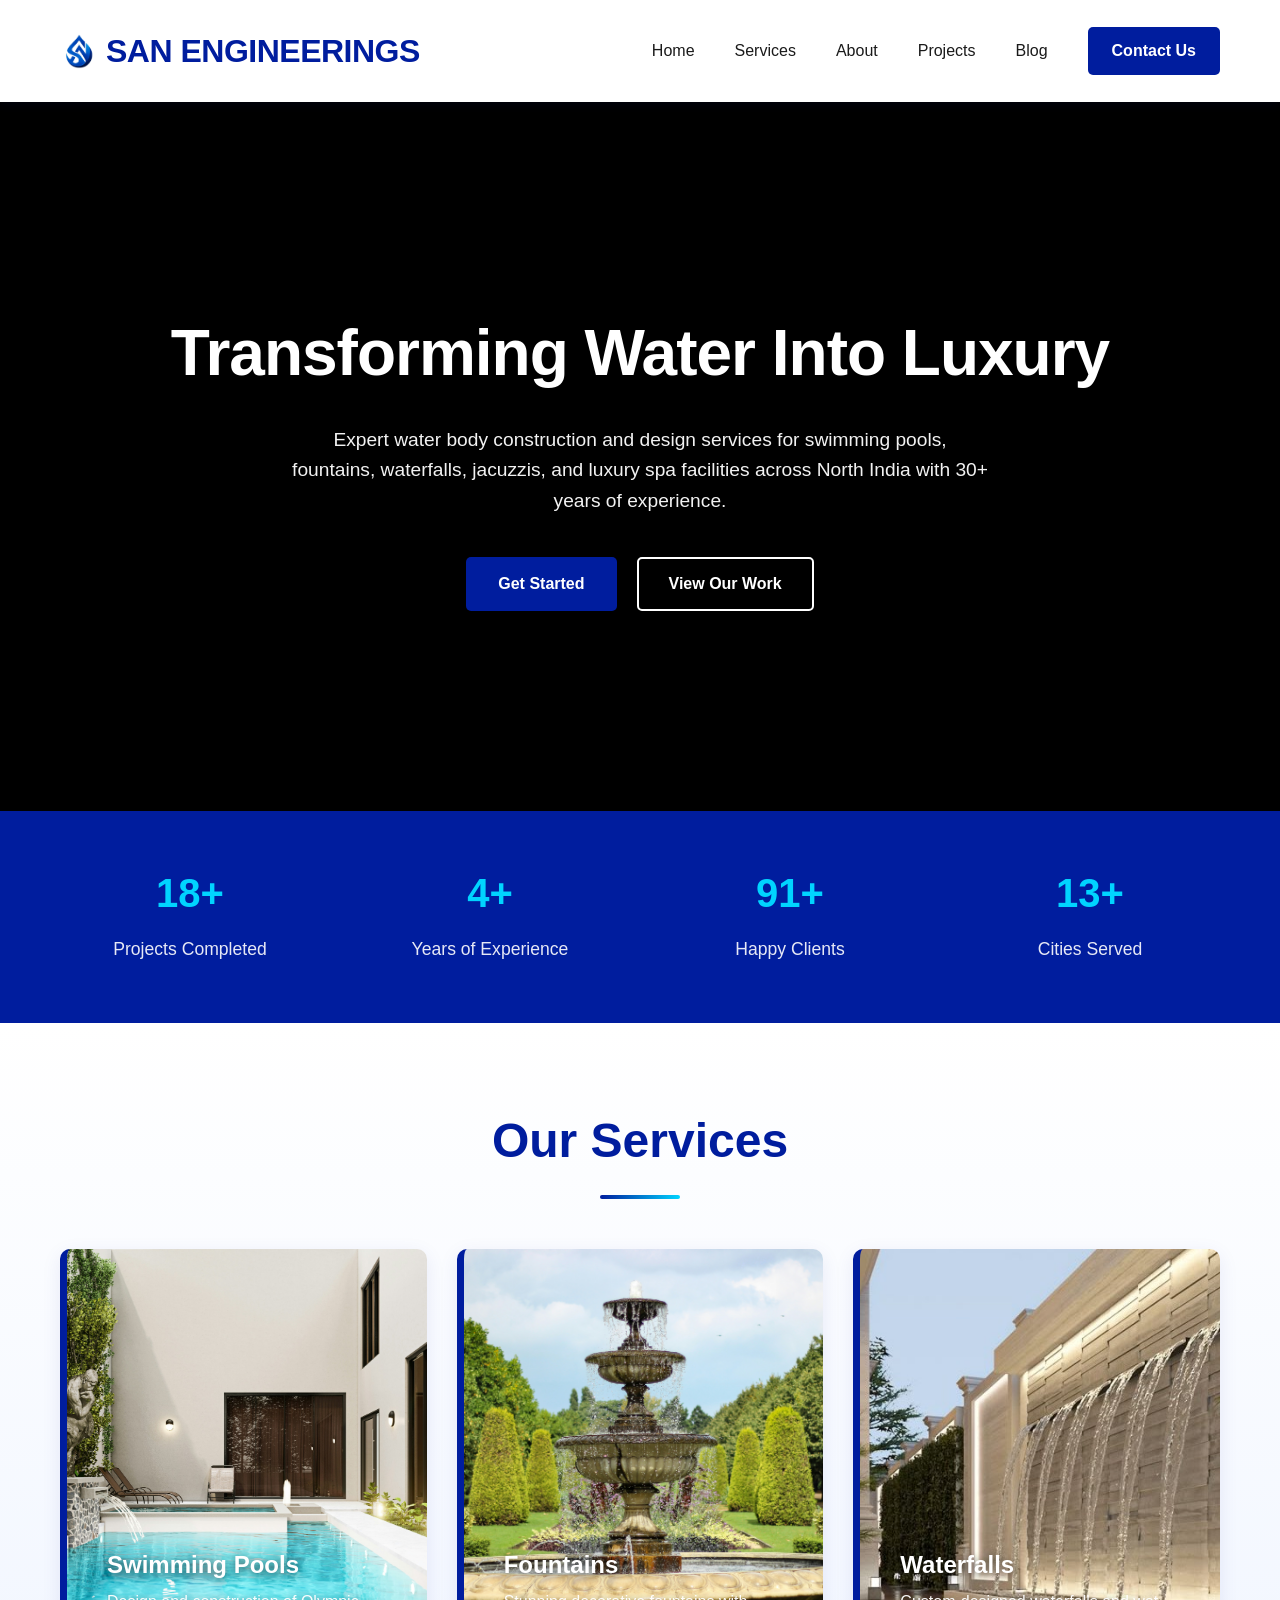
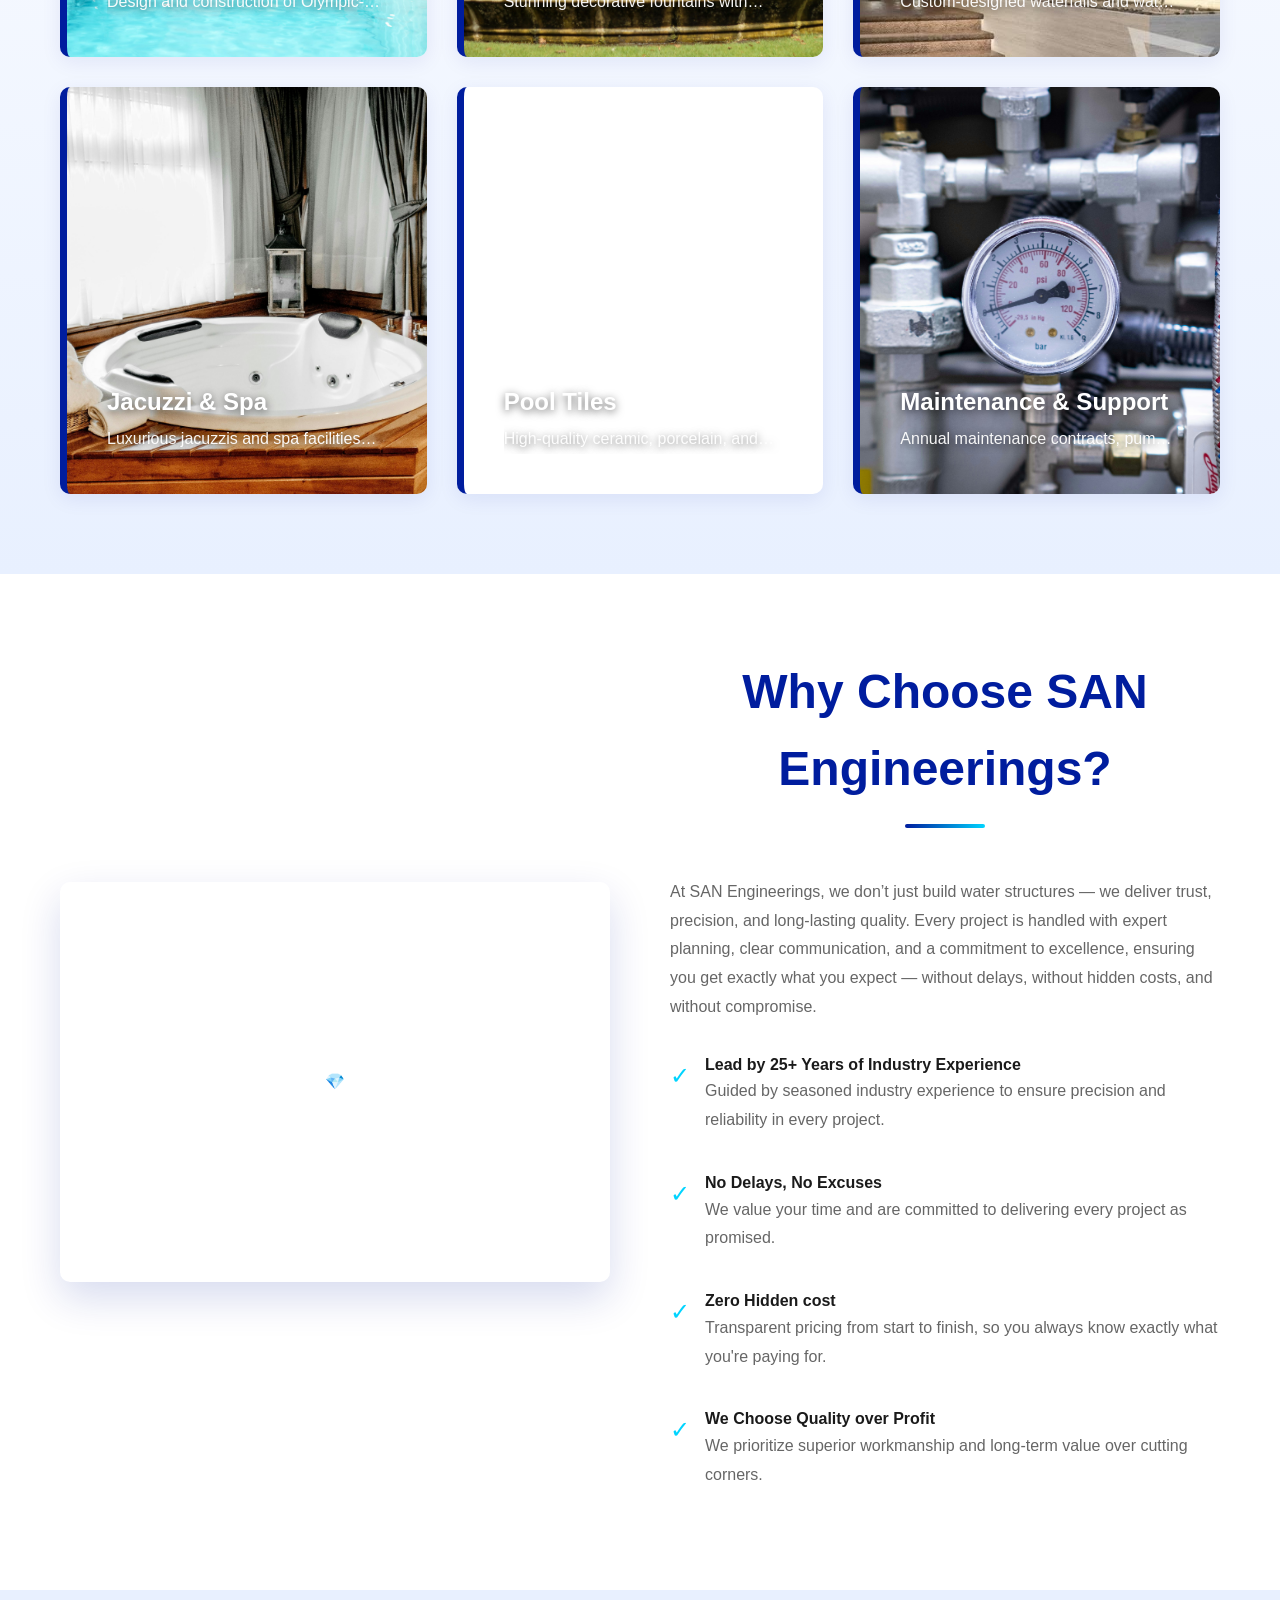
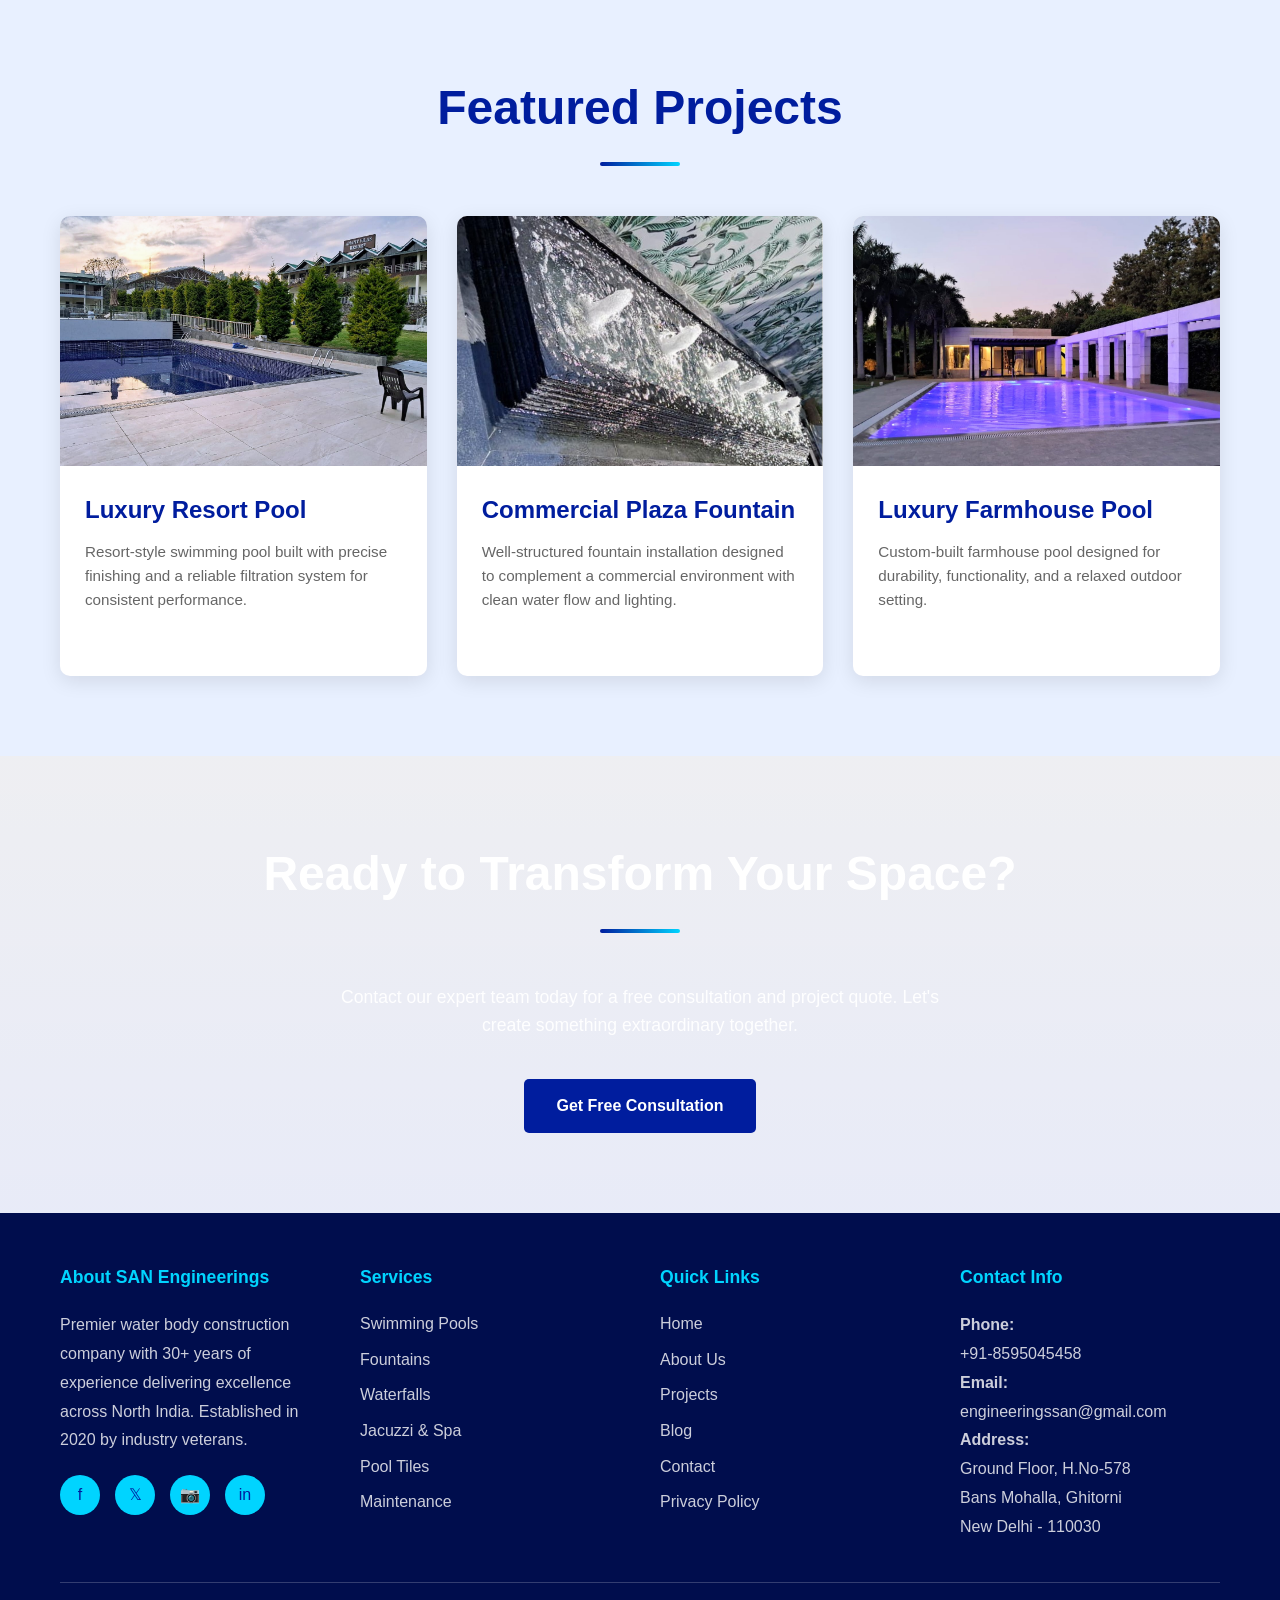
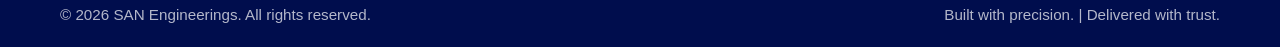
==== sanengineerings/index.html @ 5ac73842 "initial commit" ====
<!DOCTYPE html>
<html lang="en">
<head>
    <meta charset="UTF-8">
    <meta name="viewport" content="width=device-width, initial-scale=1.0">
    <meta name="description" content="SAN ENGINEERINGS - Premier Water Body Construction Company. Expert in swimming pools, fountains, waterfalls, jacuzzi & spa construction across North India.">
    <meta name="keywords" content="water body construction, swimming pool construction, fountains, waterfalls, jacuzzi, spa, Delhi, Gurugram, Noida">
    <meta name="author" content="SAN ENGINEERINGS">
    <meta property="og:title" content="SAN ENGINEERINGS - Water Body Construction Experts">
    <meta property="og:description" content="30+ years of experience in premium water body construction and maintenance services across North India.">
    <meta property="og:type" content="website">
    <meta property="og:url" content="https://sanengineerings.in">
    <link rel="icon" href="assets/san_logo.png" type="image/png">
    <title>SAN ENGINEERINGS - Premium Water Body Construction | Swimming Pools, Fountains & Spas</title>
    <link rel="stylesheet" href="css/style.css">
    <link rel="canonical" href="https://sanengineerings.in/">
</head>
<body>
    <!-- Navigation Header -->
    <header>
        <div class="container">
            <div class="navbar">
                <div class="logo"><img src="assets/SAN_LOGO.png" alt="SAN ENGINEERINGS logo"><span>SAN ENGINEERINGS</span></div>
                <nav>
                    <ul>
                        <li><a href="#home">Home</a></li>
                        <li><a href="services.html">Services</a></li>
                        <li><a href="about.html">About</a></li>
                        <li><a href="projects.html">Projects</a></li>
                        <li><a href="blog.html">Blog</a></li>
                        <li><a href="contact.html" class="cta-button">Contact Us</a></li>
                    </ul>
                </nav>
                <div class="mobile-menu">
                    <span></span>
                    <span></span>
                    <span></span>
                </div>
            </div>
        </div>
    </header>

    <!-- Hero Section -->
    <section class="hero" id="home">
        <video autoplay muted loop playsinline class="hero-video">
            <source src="assets/Home_Page_Hero_Section_Bg_Video(Man_Swimming).mp4" type="video/mp4">
            Your browser does not support HTML5 video.
        </video>
        <div class="container">
            <div class="hero-content">
                <h1>Transforming Water Into Luxury</h1>
                <p>Expert water body construction and design services for swimming pools, fountains, waterfalls, jacuzzis, and luxury spa facilities across North India with 30+ years of experience.</p>
                <div class="hero-buttons">
                    <a href="contact.html" class="btn btn-primary">Get Started</a>
                    <a href="projects.html" class="btn btn-secondary">View Our Work</a>
                </div>
            </div>
        </div>
    </section>

    <!-- Statistics Section -->
    <section class="stats-section">
        <div class="container">
            <div class="stats-grid">
                <div class="stat-item">
                    <h3>20+</h3>
                    <p>Projects Completed</p>
                </div>
                <div class="stat-item">
                    <h3>5+</h3>
                    <p>Years of Experience</p>
                </div>
                <div class="stat-item">
                    <h3>100+</h3>
                    <p>Happy Clients</p>
                </div>
                <div class="stat-item">
                    <h3>15+</h3>
                    <p>Cities Served </p>
                </div>
            </div>
        </div>
    </section>

    <!-- Services Section -->
    <section class="services-section" id="services">
        <div class="container">
            <h2>Our Services</h2>
            <div class="services-grid">
                <div class="service-card">
                    <div class="service-icon"></div>
                    <h3>Swimming Pools</h3>
                    <p>Design and construction of Olympic-standard and residential swimming pools with premium finishes and advanced filtration systems.</p>
                    <a class="more-details-link" href="services.html#swimming-pools">More Details ➯</a>
                </div>
                <div class="service-card">
                    <div class="service-icon"></div>
                    <h3>Fountains</h3>
                    <p>Stunning decorative fountains with modern designs, LED lighting, and customizable water features for landscapes and commercial spaces.</p>
                    <a class="more-details-link" href="services.html#fountains">More Details ➯</a>
                </div>
                <div class="service-card">
                    <div class="service-icon"></div>
                    <h3>Waterfalls</h3>
                    <p>Custom-designed waterfalls and water cascades that create breathtaking focal points for your property with natural aesthetics.</p>
                    <a class="more-details-link" href="services.html#waterfalls">More Details ➯</a>
                </div>
                <div class="service-card">
                    <div class="service-icon"></div>
                    <h3>Jacuzzi & Spa</h3>
                    <p>Luxurious jacuzzis and spa facilities with hydrotherapy features, mood lighting, and premium therapeutic systems.</p>
                    <a class="more-details-link" href="services.html#jacuzzi-spa">More Details ➯</a>
                </div>
                <div class="service-card">
                    <div class="service-icon"></div>
                    <h3>Pool Tiles</h3>
                    <p>High-quality ceramic, porcelain, and mosaic tiles with slip-resistant surfaces and premium aesthetic finishes.</p>
                    <a class="more-details-link" href="services.html#pool-tiles">More Details ➯</a>
                </div>
                <div class="service-card">
                    <div class="service-icon"></div>
                    <h3>Maintenance & Support</h3>
                    <p>Annual maintenance contracts, pump servicing, plumbing, electrical work, and 24X7 emergency support services.</p>
                    <a class="more-details-link" href="services.html#maintenance-support">More Details ➯</a>
                </div>
            </div>
        </div>
    </section>

    <!-- Why Choose Us Section -->
    <section class="about-section">
        <div class="container">
            <div class="about-content">
                <div class="about-image">
                    💎
                </div>
                <div class="about-text">
                    <h2>Why Choose SAN Engineerings?</h2>
                    <p>At SAN  Engineerings, we don’t just build water structures — we deliver trust, precision, and long-lasting quality. Every project is handled with expert planning, clear communication, and a commitment to excellence, ensuring you get exactly what you expect — without delays, without hidden costs, and without compromise.</p>
                    <div class="about-highlights">
                        <div class="highlight-item">
                            <div class="highlight-icon">✓</div>
                            <div>
                                <h4>Lead by 25+ Years of Industry Experience</h4>
                                <p>Guided by seasoned industry experience to ensure precision and reliability in every project.</p>
                            </div>
                        </div>
                        <div class="highlight-item">
                            <div class="highlight-icon">✓</div>
                            <div>
                                <h4>No Delays, No Excuses</h4>
                                <p>We value your time and are committed to delivering every project as promised.</p>
                            </div>
                        </div>
                        <div class="highlight-item">
                            <div class="highlight-icon">✓</div>
                            <div>
                                <h4>Zero Hidden cost</h4>
                                <p>Transparent pricing from start to finish, so you always know exactly what you're paying for.</p>
                            </div>
                        </div>
                        <div class="highlight-item">
                            <div class="highlight-icon">✓</div>
                            <div>
                                <h4>We Choose Quality over Profit</h4>
                                <p>We prioritize superior workmanship and long-term value over cutting corners.</p>
                            </div>
                        </div>
                    </div>
                </div>
            </div>
        </div>
    </section>

    <!-- Featured Projects Section -->
    <section class="projects-section" id="projects">
        <div class="container">
            <h2>Featured Projects</h2>
            <div class="projects-grid">
                <a class="project-card project-card-link" href="projects.html#luxury-resort-pool">
                    <div class="project-image" style="background: #0A5BA8; display: flex; align-items: center; justify-content: center; overflow: hidden;">
                        <img src="/sanengineerings/assets/projects/Bhimtal_Project_Image.jpg" alt="Luxury Resort Pool" style="width: 100%; height: 100%; object-fit: cover;">
                    </div>
                    <div class="project-info">
                        <h3>Luxury Resort Pool</h3>
                        <p>Resort-style swimming pool built with precise finishing and a reliable filtration system for consistent performance.</p>
                        <span class="project-know-more">Know More ➯</span>
                    </div>
                </a>
                <a class="project-card project-card-link" href="projects.html#commercial-plaza-fountain">
                    <div class="project-image" style="background: #0A5BA8; display: flex; align-items: center; justify-content: center; overflow: hidden;">
                        <img src="/sanengineerings/assets/projects/Nehru_Place_Project_Image1.jpg" alt="Corporate Plaza Fountain" style="width: 100%; height: 100%; object-fit: cover;">
                    </div>
                    <div class="project-info">
                        <h3>Commercial Plaza Fountain</h3>
                        <p>Well-structured fountain installation designed to complement a commercial environment with clean water flow and lighting.</p>
                        <span class="project-know-more">Know More ➯</span>
                    </div>
                </a>
                <a class="project-card project-card-link" href="projects.html#luxury-farmhouse-pool">
                    <div class="project-image" style="background: #0A5BA8; display: flex; align-items: center; justify-content: center; overflow: hidden;">
                        <img src="/sanengineerings/assets/projects/Sultanpur_Project_Image.jpg" alt="Natural Waterfall Feature" style="width: 100%; height: 100%; object-fit: cover;">
                    </div>
                    <div class="project-info">
                        <h3>Luxury Farmhouse Pool</h3>
                        <p>Custom-built farmhouse pool designed for durability, functionality, and a relaxed outdoor setting.</p>
                        <span class="project-know-more">Know More ➯</span>
                    </div>
                </a>
            </div>
        </div>
    </section>

    <!-- Call to Action Section -->
    <section class="home-cta-section">
        <div class="container">
            <h2 style="color: white; border: none;">Ready to Transform Your Space?</h2>
            <p style="color: rgba(255, 255, 255, 0.95); font-size: 1.1rem; max-width: 600px; margin: 20px auto 40px;">Contact our expert team today for a free consultation and project quote. Let's create something extraordinary together.</p>
            <a href="contact.html" class="btn btn-primary" style="display: inline-block;">Get Free Consultation</a>
        </div>
    </section>

    <!-- Footer -->
    <footer>
        <div class="container">
            <div class="footer-content">
                <div class="footer-section">
                    <h4>About SAN Engineerings</h4>
                    <p>Premier water body construction company with 30+ years of experience delivering excellence across North India. Established in 2020 by industry veterans.</p>
                    <div class="social-links">
                        <a href="https://facebook.com" class="social-icon" target="_blank" title="Facebook">f</a>
                        <a href="https://twitter.com" class="social-icon"  target="_blank" title="Twitter">𝕏</a>
                        <a href="https://instagram.com" class="social-icon"target="_blank" title="Instagram">📷</a>
                        <a href="https://linkedin.com" class="social-icon" target="_blank" title="LinkedIn">in</a>
                    </div>
                </div>
                <div class="footer-section">
                    <h4>Services</h4>
                    <ul>
                        <li><a href="services.html#swimming-pools">Swimming Pools</a></li>
                        <li><a href="services.html#fountains">Fountains</a></li>
                        <li><a href="services.html#waterfalls">Waterfalls</a></li>
                        <li><a href="services.html#spa">Jacuzzi & Spa</a></li>
                        <li><a href="services.html#tiles">Pool Tiles</a></li>
                        <li><a href="services.html#maintenance">Maintenance</a></li>
                    </ul>
                </div>
                <div class="footer-section">
                    <h4>Quick Links</h4>
                    <ul>
                        <li><a href="index.html">Home</a></li>
                        <li><a href="about.html">About Us</a></li>
                        <li><a href="projects.html">Projects</a></li>
                        <li><a href="blog.html">Blog</a></li>
                        <li><a href="contact.html">Contact</a></li>
                        <li><a href="#">Privacy Policy</a></li>
                    </ul>
                </div>
                <div class="footer-section">
                    <h4>Contact Info</h4>
                    <p><strong>Phone:</strong></p>
                    <p><a href="tel:+918595045458" target="_blank">+91-8595045458</a></p>
                    <p><strong>Email:</strong></p>
                    <p><a href="mailto:engineeringssan@gmail.com" target="_blank">engineeringssan@gmail.com</a></p>
                    <p><strong>Address:</strong></p>
                    <p>Ground Floor, H.No-578<br>Bans Mohalla, Ghitorni<br>New Delhi - 110030</p>
                </div>
            </div>
            <div class="footer-bottom">
                <p>&copy; 2026 SAN Engineerings. All rights reserved.</p>
                <p>Built with precision. | Delivered with trust.</p>
            </div>
        </div>
    </footer>

    <script src="js/script.js"></script>
</body>
</html>
---- sanengineerings/css/style.css ----
/* ============================================
   SAN ENGINEERINGS - Premium Website Styling
   Color Scheme: Premium Blue Theme
   ============================================ */

:root {
    --primary-blue: #001d9e;
    --icon-blue:#001d9ed8;
    --light-blue: #e8f0ff;
    --dark-blue: #000d4d;
    --accent-blue: #0066ff;
    --accent-cyan: #00d4ff;
    --text-dark: #1a1a1a;
    --text-light: #666;
    --white: #ffffff;
    --border-light: #e0e0e0;
    --success: #10b981;
    --transition: all 0.3s ease;
}

/* ============================================
   GLOBAL STYLES
   ============================================ */

* {
    margin: 0;
    padding: 0;
    box-sizing: border-box;
}

html {
    scroll-behavior: smooth;
}

body {
    font-family: 'Segoe UI', Tahoma, Geneva, Verdana, sans-serif;
    font-size: 16px;
    line-height: 1.6;
    color: var(--text-dark);
    background-color: var(--white);
    overflow-x: hidden;
}

a {
    text-decoration: none;
    color: var(--primary-blue);
    transition: var(--transition);
}

a:hover {
    color: var(--accent-blue);
}

button {
    border: none;
    cursor: pointer;
    transition: var(--transition);
    font-family: inherit;
}

.container {
    max-width: 1200px;
    margin: 0 auto;
    padding: 0 20px;
}

/* ============================================
   HEADER & NAVIGATION
   ============================================ */

header {
    background: var(--white);
    box-shadow: 0 2px 10px rgba(0, 29, 158, 0.1);
    position: sticky;
    top: 0;
    z-index: 100;
}

.navbar {
    display: flex;
    justify-content: space-between;
    align-items: center;
    padding: 1.6rem 0;
}

.logo {
    font-size: 2rem;
    font-weight: 700;
    color: var(--primary-blue);
    letter-spacing: -0.5px;
    display: flex;
    align-items: center;
    gap: 8px;
}

.logo img {
    width: 38px;
    height: 35px;
    display: block;
}

.logo span {
    color: var(--primary-blue);
}

nav ul {
    display: flex;
    list-style: none;
    gap: 2.5rem;
    align-items:center;
}

nav a {
    color: var(--text-dark);
    font-weight: 500;
    position: relative;
}

nav a:not(.cta-button)::after {
    content: '';
    position: absolute;
    bottom: -5px;
    left: 0;
    width: 0;
    height: 2px;
    background: var(--primary-blue);
    transition: width 0.3s ease;
}

nav a:not(.cta-button):hover::after {
    width: 100%;
}

.mobile-menu {
    display: none;
    flex-direction: column;
    cursor: pointer;
    gap: 5px;
}

.mobile-menu span {
    width: 25px;
    height: 3px;
    background: var(--primary-blue);
    border-radius: 2px;
    transition: var(--transition);
}

.cta-button {
    background: var(--primary-blue);
    color: var(--white);
    padding: 0.7rem 1.5rem;
    border-radius: 5px;
    font-weight: 600;
    transition: transform 0.3s ease !important;
    display: inline-block;
}

.cta-button:hover {
    color: var(--white);
    transform: scale(1.1) !important;
}

/* ============================================
   HERO SECTION
   ============================================ */

.hero {
    background: #000;
    color: var(--white);
    padding: 200px 0;
    text-align: center;
    position: relative;
    overflow: hidden;
}

.hero-video {
    position: absolute;
    top: 50%;
    left: 50%;
    width: 100%;
    height: 100%;
    object-fit: cover;
    transform: translate(-50%, -50%);
    z-index: 1;
}

.hero::before {
    content: '';
    position: absolute;
    top: 0;
    left: 0;
    right: 0;
    bottom: 0;
    background: rgba(0, 0, 0, 0.45);
    z-index: 1;
}

.hero-content {
    position: relative;
    z-index: 2;
}

.hero h1 {
    font-size: clamp(2.5rem, 6vw, 4rem);
    margin-bottom: 20px;
    font-weight: 700;
    letter-spacing: -1px;
}

.hero p {
    font-size: 1.2rem;
    margin-bottom: 40px;
    color: rgba(255, 255, 255, 0.95);
    max-width: 700px;
    margin-left: auto;
    margin-right: auto;
}

.hero-buttons {
    display: flex;
    gap: 20px;
    justify-content: center;
    flex-wrap: wrap;
}

.btn {
    padding: 12px 30px;
    border-radius: 5px;
    font-weight: 600;
    font-size: 1rem;
    border: 2px solid transparent;
}

.btn-primary {
    background: var(--primary-blue);
    color: var(--white);
    transition: transform 0.3s ease !important;
}

.btn-primary:hover {
    transform: scale(1.1) !important;
    background: var(--primary-blue);
    color: var(--white);
}

.btn-secondary {
    background: transparent;
    color: var(--white);
    border-color: var(--white);
}

.btn-secondary:hover {
    background: rgba(255, 255, 255, 0.1);
    border-color: var(--primary-blue);
    color: var(--primary-blue);
}

/* ============================================
   SECTIONS - GENERAL
   ============================================ */

section {
    padding: 80px 0;
}

section h2 {
    font-size: clamp(2rem, 4vw, 3rem);
    margin-bottom: 50px;
    text-align: center;
    color: var(--primary-blue);
    position: relative;
    padding-bottom: 20px;
}

section h2::after {
    content: '';
    position: absolute;
    bottom: 0;
    left: 50%;
    transform: translateX(-50%);
    width: 80px;
    height: 4px;
    background: linear-gradient(90deg, var(--primary-blue), var(--accent-cyan));
    border-radius: 2px;
}

section h3 {
    font-size: 1.5rem;
    color: var(--primary-blue);
    margin-bottom: 15px;
}

/* ============================================
   SERVICES SECTION
   ============================================ */

.services-section {
    background: linear-gradient(180deg, var(--white) 0%, var(--light-blue) 100%);
}

.services-grid {
    display: grid;
    grid-template-columns: repeat(auto-fit, minmax(280px, 1fr));
    gap: 30px;
    margin-top: 50px;
}

.benefits-grid {
    display: grid;
    grid-template-columns: repeat(4, 1fr);
    gap: 30px;
    margin-top: 50px;
}

.benefit-card {
    background: var(--white);
    padding: 30px;
    border-radius: 12px;
    border: 1px solid rgba(0, 29, 158, 0.15);
    box-shadow: 0 10px 20px rgba(0, 29, 158, 0.08);
    text-align: center;
    min-height: 230px;
    transition: transform 0.25s ease, box-shadow 0.25s ease;
    position: relative;
    display: flex;
    flex-direction: column;
    justify-content: center;
    overflow: hidden;
}

.benefit-card:hover {
    transform: translateY(-6px);
    box-shadow: 0 14px 26px rgba(0, 29, 158, 0.16);
}

.benefit-icon {
    width: 60px;
    height: 60px;
    margin: 0 auto 16px;
    display: flex;
    align-items: center;
    justify-content: center;
    background: linear-gradient(135deg, var(--accent-blue), var(--accent-cyan));
    border-radius: 50%;
    color: white;
    font-size: 1.5rem;
}

.benefit-icon img {
    width: 30px;
    height: 30px;
    object-fit: contain;
    filter: brightness(0) invert(1);
}

.benefit-card h3 {
    margin-bottom: 12px;
    font-size: 1.25rem;
    color: var(--primary-blue);
    transition: opacity 0.2s ease, visibility 0.2s ease;
}

.benefit-card p {
    color: var(--text-light);
    line-height: 1.6;
    margin: 0;
    position: absolute;
    inset: 24px;
    display: flex;
    align-items: center;
    justify-content: center;
    text-align: center;
    opacity: 0;
    visibility: hidden;
    transition: opacity 0.2s ease, visibility 0.2s ease;
}

.benefit-icon {
    transition: opacity 0.2s ease, visibility 0.2s ease;
}

.benefit-card:hover .benefit-icon,
.benefit-card:hover h3,
.benefit-card:focus .benefit-icon,
.benefit-card:focus h3,
.benefit-card:active .benefit-icon,
.benefit-card:active h3 {
    opacity: 0;
    visibility: hidden;
}

.benefit-card:hover p,
.benefit-card:focus p,
.benefit-card:active p {
    opacity: 1;
    visibility: visible;
}

.service-card {
    background: var(--white);
    padding: 40px;
    border-radius: 10px;
    box-shadow: 0 5px 20px rgba(0, 29, 158, 0.08);
    transition: var(--transition);
    border-left: 7px solid var(--primary-blue);
    cursor: pointer;
    background-size: cover;
    background-position: center;
    background-repeat: no-repeat;
    position: relative;
    aspect-ratio: 9/10;
    display: flex;
    flex-direction: column;
    justify-content: flex-end;
    color: var(--white);
    overflow: hidden;
}

.service-card::before {
    content: '';
    position: absolute;
    top: 0;
    left: 0;
    right: 0;
    bottom: 0;
    background: transparent;
    z-index: 1;
}

.service-card > * {
    position: relative;
    z-index: 2;
}


.service-card:nth-child(1) {
    background-image: url('/sanengineerings/assets/pools/Swimming_Pool_Image1.jpg');
}

.service-card:nth-child(2) {
    background-image: url('/sanengineerings/assets/fountains/Fountain_Image10.jpg');
}

.service-card:nth-child(3) {
    background-image: url('/sanengineerings/assets/waterfalls/Waterfall_Image5.jpeg');
}

.service-card:nth-child(4) {
    background-image: url('/sanengineerings/assets/jacuzzi/Jacuzzi_Image10.jpg');
}

.service-card:nth-child(5) {
    background-image: url('/sanengineerings/assets/Poll_Tiles/Tile_Image3.jpg');
}

.service-card:nth-child(6) {
    background-image: url('/sanengineerings/assets/maintenance/Maintenance_Image1.jpg');
}

.service-card:hover {
    transform: translateY(-10px);
    box-shadow: 0 15px 40px rgba(0, 29, 158, 0.15);
}

.service-card:hover::before {
    background: rgba(0, 0, 0, 0.35);
}

.service-icon {
    display: none;
}

.service-card h3 {
    color: var(--white);
    text-shadow: 0 2px 8px rgba(0,0,0,0.6);
    margin-bottom: 0.25rem;
}

.service-card p {
    color: rgba(255, 255, 255, 0.95);
    line-height: 1.8;
    text-shadow: 0 2px 8px rgba(0,0,0,0.6);
    display: -webkit-box;
    -webkit-line-clamp: 1;
    line-clamp: 1;
    -webkit-box-orient: vertical;
    overflow: hidden;
    margin: 0;
    transition: -webkit-line-clamp 0.25s ease, line-clamp 0.25s ease, max-height 0.25s ease;
    max-height: 2.8em;
}

.service-card:hover p {
    -webkit-line-clamp: unset;
    line-clamp: unset;
    max-height: 200px;
}

.more-details-link {
    display: none;
    color: rgba(255, 255, 255, 0.95);
    text-shadow: 0 2px 8px rgba(0,0,0,0.6);
    font-size: 0.9rem;
    margin-top: 0.5rem;
    text-decoration: none;
    text-decoration-color: rgba(255, 255, 255, 0.7);
}


/* ============================================
   ABOUT SECTION
   ============================================ */

.about-section {
    background: var(--white);
}

.about-content {
    display: grid;
    grid-template-columns: 1fr 1fr;
    gap: 60px;
    align-items: center;
}

.about-text h3 {
    font-size: 2rem;
    margin-bottom: 20px;
}

.about-text p {
    color: var(--text-light);
    margin-bottom: 20px;
    line-height: 1.8;
}

.about-highlights {
    display: flex;
    flex-direction: column;
    gap: 15px;
    margin-top: 30px;
}

.highlight-item {
    display: flex;
    align-items: flex-start;
    gap: 15px;
}

.highlight-icon {
    color: var(--accent-cyan);
    font-size: 1.5rem;
    flex-shrink: 0;
    margin-top: 5px;
}

.about-image {
    border-radius: 10px;
    height: 400px;
    display: flex;
    align-items: center;
    justify-content: center;
    overflow: hidden;
    box-shadow: 0 16px 40px rgba(0, 29, 158, 0.16);
}

.about-image img {
    width: 100%;
    height: 100%;
    object-fit: cover;
    display: block;
    border-radius: 8px;
}

.founder-image {
    height: 400px;
    border-radius: 10px;
    overflow: hidden;
    box-shadow: 0 16px 40px rgba(0, 29, 158, 0.16);
}

.founder-image img {
    width: 100%;
    height: 100%;
    object-fit: cover;
    display: block;
}

.values-grid {
    display: grid;
    grid-template-columns: repeat(auto-fit, minmax(280px, 1fr));
    gap: 30px;
    margin-top: 50px;
}

.values-card {
    background: var(--icon-blue);
    color: var(--white);
    padding: 40px;
    border-radius: 10px;
    box-shadow: 0 12px 30px rgba(0, 102, 255, 0.18);
    transition: transform 0.3s ease, box-shadow 0.3s ease;
    text-align: center;
    min-height: 260px;
    position: relative;
    display: flex;
    flex-direction: column;
    justify-content: center;
    overflow: hidden;
}

.values-card:hover {
    transform: translateY(-8px);
    box-shadow: 0 18px 36px rgba(0, 102, 255, 0.24);
}

.values-icon {
    width: 64px;
    height: 64px;
    margin-bottom: 18px;
    margin-left: auto;
    margin-right: auto;
    display: flex;
    align-items: center;
    justify-content: center;
}

.values-icon img {
    width: 100%;
    height: 100%;
    object-fit: contain;
    display: block;
    filter: brightness(0) invert(1);
}

.values-card h3,
.values-card p {
    color: var(--white);
}

.values-card h3 {
    margin-bottom: 12px;
    transition: opacity 0.2s ease, visibility 0.2s ease;
}

.values-card p {
    line-height: 1.8;
    margin: 0;
    position: absolute;
    inset: 24px;
    display: flex;
    align-items: center;
    justify-content: center;
    text-align: center;
    opacity: 0;
    visibility: hidden;
    transition: opacity 0.2s ease, visibility 0.2s ease;
}

.values-icon {
    transition: opacity 0.2s ease, visibility 0.2s ease;
}

.values-card:hover .values-icon,
.values-card:hover h3,
.values-card:focus .values-icon,
.values-card:focus h3,
.values-card:active .values-icon,
.values-card:active h3 {
    opacity: 0;
    visibility: hidden;
}

.values-card:hover p,
.values-card:focus p,
.values-card:active p {
    opacity: 1;
    visibility: visible;
}

/* ============================================
   PROJECTS SECTION
   ============================================ */

.projects-section {
    background: var(--light-blue);
}

.projects-grid {
    display: grid;
    grid-template-columns: repeat(auto-fit, minmax(300px, 1fr));
    gap: 30px;
    margin-top: 50px;
}

.projects-page-section .projects-grid {
    grid-template-columns: repeat(2, 1fr);
}

.project-card {
    background: var(--white);
    border-radius: 10px;
    overflow: hidden;
    box-shadow: 0 5px 20px rgba(0, 0, 0, 0.1);
    transition: var(--transition);
    cursor: pointer;
    display: flex;
    flex-direction: column;
    height: 100%;
    scroll-margin-top: 110px;
}

.project-card:hover {
    transform: scale(1.05);
    box-shadow: 0 10px 30px rgba(0, 29, 158, 0.2);
}

.project-image {
    width: 100%;
    height: 250px;
    background: linear-gradient(135deg, var(--primary-blue), var(--accent-cyan));
    display: flex;
    align-items: center;
    justify-content: center;
    font-size: 3rem;
    color: var(--white);
    position: relative;
    overflow: hidden;
    flex-shrink: 0;
}

.project-info {
    padding: 25px;
    display: flex;
    flex-direction: column;
    flex: 1;
    min-height: 210px;
}

.project-card-link {
    color: inherit;
}

.project-card-link:hover {
    color: inherit;
}

.project-info h3 {
    margin-bottom: 10px;
}

.project-location {
    color: grey !important;
    font-size: 0.70rem;
    font-weight: 700;
    margin-bottom: 12px !important;
}

.project-info p {
    color: var(--text-light);
    font-size: 0.95rem;
}

.project-know-more {
    display: inline-flex;
    align-items: center;
    justify-content: center;
    position: static;
    padding: 0;
    margin-top: auto;
    align-self: flex-start;
    background: transparent;
    border: none;
    font-size: 1rem;
    font-weight: 700;
    letter-spacing: 0.02em;
    opacity: 0;
    transform: translateY(12px);
    pointer-events: none;
    box-shadow: none;
    transition: opacity 0.3s ease, transform 0.3s ease, color 0.3s ease;
}

.project-card:hover .project-know-more,
.project-card:focus-visible .project-know-more {
    opacity: 1;
    transform: translateY(0);
}

.project-card-link:hover .project-know-more,
.project-card-link:focus-visible .project-know-more {
    color: var(--primary-blue);
}

.project-type {
    display: inline-block;
    background: var(--light-blue);
    color: var(--primary-blue);
    padding: 5px 12px;
    border-radius: 20px;
    font-size: 0.85rem;
    font-weight: 600;
    margin-top: 15px;
}

/* ============================================
   CONTACT SECTION
   ============================================ */

.contact-section {
    background: var(--white);
}

.contact-content {
    display: grid;
    grid-template-columns: 1fr 1fr;
    gap: 60px;
    align-items: start;
}

.contact-info {
    padding: 40px;
    background: var(--light-blue);
    border-radius: 10px;
}

.contact-info-item {
    margin-bottom: 40px;
    display: flex;
    align-items: flex-start;
    gap: 20px;
}

.contact-icon {
    font-size: 2rem;
    color: var(--primary-blue);
    min-width: 50px;
}

.contact-icon-text h4 {
    color: var(--primary-blue);
    margin-bottom: 5px;
    font-weight: 600;
}

.contact-icon-text p {
    color: var(--text-light);
    line-height: 1.6;
}

.contact-icon-text a:hover{
    text-decoration: underline;
}

/* Contact Form */
.contact-form {
    display: flex;
    flex-direction: column;
    gap: 20px;
}

.form-row {
    display: grid;
    grid-template-columns: 1fr 1fr;
    gap: 20px;
}

.form-row.full {
    grid-template-columns: 1fr;
}

.form-group {
    display: flex;
    flex-direction: column;
}

.form-group label {
    color: var(--primary-blue);
    font-weight: 600;
    margin-bottom: 8px;
}

.form-group input,
.form-group textarea {
    padding: 12px 15px;
    border: 2px solid var(--border-light);
    border-radius: 5px;
    font-family: inherit;
    font-size: 1rem;
    transition: var(--transition);
}

.form-group input:focus,
.form-group textarea:focus {
    outline: none;
    border-color: var(--primary-blue);
    box-shadow: 0 0 0 3px rgba(0, 29, 158, 0.1);
}

.form-group textarea {
    resize: vertical;
    min-height: 120px;
}

.form-submit {
    background: var(--primary-blue);
    color: var(--white);
    padding: 15px 40px;
    border-radius: 5px;
    font-weight: 600;
    font-size: 1.05rem;
    margin-top: 10px;
    transition: var(--transition);
}

.form-submit:hover {
    background: var(--accent-blue);
    transform: translateY(-2px);
    box-shadow: 0 5px 15px rgba(0, 102, 255, 0.3);
}

/* ============================================
   BLOG SECTION
   ============================================ */

.blog-section {
    background: linear-gradient(180deg, var(--white) 0%, var(--light-blue) 100%);
}

.blog-grid {
    display: grid;
    grid-template-columns: repeat(auto-fit, minmax(320px, 1fr));
    gap: 30px;
    margin-top: 50px;
}

.blog-card {
    background: var(--white);
    border-radius: 10px;
    overflow: hidden;
    box-shadow: 0 5px 20px rgba(0, 0, 0, 0.08);
    transition: var(--transition);
    display: flex;
    flex-direction: column;
}

.blog-card:hover {
    transform: translateY(-8px);
    box-shadow: 0 15px 40px rgba(0, 29, 158, 0.15);
}

.blog-image {
    width: 100%;
    height: 200px;
    background: linear-gradient(135deg, var(--primary-blue), var(--accent-cyan));
    display: flex;
    align-items: center;
    justify-content: center;
    font-size: 3rem;
    color: var(--white);
}

.blog-content {
    padding: 25px;
    flex: 1;
    display: flex;
    flex-direction: column;
}

.blog-meta {
    color: var(--text-light);
    font-size: 0.9rem;
    margin-bottom: 10px;
}

.blog-title {
    color: var(--primary-blue);
    margin-bottom: 15px;
    font-size: 1.3rem;
    font-weight: 600;
}

.blog-excerpt {
    color: var(--text-light);
    margin-bottom: 20px;
    flex: 1;
    line-height: 1.6;
}

.read-more {
    color: var(--primary-blue);
    font-weight: 600;
    display: inline-flex;
    align-items: center;
    gap: 8px;
}

.read-more:hover {
    color: var(--accent-blue);
    gap: 12px;
}

/* ============================================
   FOOTER
   ============================================ */

footer {
    background: var(--dark-blue);
    color: var(--white);
    padding: 50px 0 20px;
}

.footer-content {
    display: grid;
    grid-template-columns: repeat(auto-fit, minmax(250px, 1fr));
    gap: 40px;
    margin-bottom: 40px;
}

.footer-section h4 {
    margin-bottom: 20px;
    color: var(--accent-cyan);
    font-size: 1.1rem;
}

.footer-section ul {
    list-style: none;
}

.footer-section ul li {
    margin-bottom: 10px;
}

.footer-section a {
    color: rgba(255, 255, 255, 0.8);
    transition: var(--transition);
}

.footer-section a:hover {
    color: var(--accent-cyan);
}

.footer-section p {
    color: rgba(255, 255, 255, 0.8);
    line-height: 1.8;
}

.social-links {
    display: flex;
    gap: 15px;
    margin-top: 20px;
}

.social-icon {
    width: 40px;
    height: 40px;
    border-radius: 50%;
    background: var(--primary-blue);
    display: flex;
    align-items: center;
    justify-content: center;
    color: var(--white);
    transition: var(--transition);
    cursor: pointer;
}

.contact-info .social-icon {
    background: var(--primary-blue);
    color: var(--white);
}

footer .social-icon {
    background: var(--accent-cyan);
    color: var(--primary-blue);
}

footer .social-icon:hover{
    background: var(--white);
    color: var(--primary-blue);
}

.social-icon:hover {
    background: var(--accent-cyan);
    color: var(--primary-blue);
}

.footer-bottom {
    border-top: 1px solid rgba(255, 255, 255, 0.2);
    padding-top: 20px;
    display: flex;
    justify-content: space-between;
    align-items: center;
    flex-wrap: wrap;
    gap: 20px;
}

.footer-bottom p {
    color: rgba(255, 255, 255, 0.7);
    font-size: 0.95rem;
}

/* ============================================
   STATISTICS SECTION
   ============================================ */

.stats-section {
    background: var(--primary-blue);
    color: var(--white);
    padding: 10px 0 60px;
    text-align: center;
}

.home-cta-section {
    background:
        linear-gradient(rgba(0, 10, 59, 0.066), rgba(0, 32, 173, 0.089)),
        url('/sanengineerings/assets/Home_Page_Welcome_Banner_Section_Bg.jpg') center/cover no-repeat;
    color: var(--white);
    padding: 80px 0;
    text-align: center;
    position: relative;
}

.home-cta-section .container {
    position: relative;
    z-index: 1;
}

.services-cta-section {
    background:
        linear-gradient(rgba(0, 16, 58, 0.203), rgba(0, 27, 91, 0.217)),
        url('/sanengineerings/assets/Project_Page_Bg.jpg') center/cover no-repeat;
    color: var(--white);
    padding: 80px 0;
    text-align: center;
    position: relative;
}

.services-cta-section .container {
    position: relative;
    z-index: 1;
}

.contact-cta-section {
    background:
        linear-gradient(rgba(0, 16, 58, 0.28), rgba(0, 27, 91, 0.35)),
        url('/sanengineerings/assets/Contact_Page_Info_Section_Bg_Desktop.png') center/cover no-repeat;
    color: var(--white);
    padding: 80px 0;
    text-align: center;
}

.contact-cta-section .container {
    position: relative;
    z-index: 1;
}

.stats-grid {
    display: grid;
    grid-template-columns: repeat(4, 1fr);
    gap: 40px;
    margin-top: 40px;
}

.stat-item h3 {
    color: var(--accent-cyan);
    font-size: 2.5rem;
    margin-bottom: 10px;
}

.stat-item p {
    color: rgba(255, 255, 255, 0.9);
    font-size: 1.1rem;
}

/* ============================================
   RESPONSIVE DESIGN
   ============================================ */

@media (max-width: 768px) {
    .stats-grid {
        grid-template-columns: repeat(2, 1fr);
    }

    nav ul {
        display: none;
    }

    .mobile-menu {
        display: flex;
    }

    .mobile-menu.active span:nth-child(1) {
        transform: rotate(45deg) translate(8px, 8px);
    }

    .mobile-menu.active span:nth-child(2) {
        opacity: 0;
    }

    .mobile-menu.active span:nth-child(3) {
        transform: rotate(-45deg) translate(7px, -7px);
    }

    nav.active ul {
        display: flex;
        position: absolute;
        top: 70px;
        left: 0;
        right: 0;
        flex-direction: column;
        gap: 0;
        background: var(--white);
        padding: 20px;
        box-shadow: 0 5px 20px rgba(0, 0, 0, 0.1);
        list-style: none;
    }

    nav.active a {
        display: block;
        padding: 12px 0;
        border-bottom: 1px solid var(--border-light);
    }

    .hero {
        padding: 80px 0;
    }

    .hero h1 {
        font-size: 2rem;
    }

    .hero p {
        font-size: 1rem;
    }

    .hero-buttons {
        flex-direction: column;
    }

    .btn {
        width: 100%;
    }

    .about-content {
        grid-template-columns: 1fr;
        gap: 40px;
    }

    .about-content .about-image {
        order: -1;
    }

    .about-image {
        height: 300px;
    }

    .founder-content {
        grid-template-columns: 1fr !important;
        gap: 40px !important;
    }

    .founder-image {
        height: 320px;
    }

    .values-grid {
        grid-template-columns: repeat(2, 1fr);
        gap: 20px;
    }

    .coverage-grid {
        grid-template-columns: repeat(2, 1fr) !important;
    }

    .why-choose-grid {
        grid-template-columns: 1fr !important;
    }

    .contact-cta-section {
        background:
            linear-gradient(rgba(0, 16, 58, 0.28), rgba(0, 27, 91, 0.35)),
            url('/sanengineerings/assets/Contact_Page_Info_Section_Bg_Mobile.png') center/cover no-repeat;
    }

    .values-card {
        min-height: auto;
    }

    .values-card:hover .values-icon,
    .values-card:hover h3,
    .values-card:focus .values-icon,
    .values-card:focus h3,
    .values-card:active .values-icon,
    .values-card:active h3 {
        opacity: 1;
        visibility: visible;
    }

    .values-card p {
        position: static;
        display: none;
        opacity: 0;
        visibility: hidden;
        margin: 0;
    }

    /* Service cards mobile layout */
    #swimming-pools > div,
    #fountains > div,
    #waterfalls > div,
    #jacuzzi-spa > div,
    #pool-tiles > div,
    #maintenance-support > div {
        grid-template-columns: 1fr !important;
        gap: 30px !important;
    }

    /* Service section mobile adjustments */
    #swimming-pools,
    #fountains,
    #waterfalls,
    #jacuzzi-spa,
    #pool-tiles,
    #maintenance-support {
        padding: 30px 20px !important;
        margin-bottom: 30px !important;
    }

    .contact-content {
        grid-template-columns: 1fr;
        gap: 40px;
    }

    .contact-form {
        order: -1;
    }

    .form-row {
        grid-template-columns: 1fr;
    }

    section {
        padding: 60px 0;
    }

    .services-grid {
        grid-template-columns: repeat(2, 1fr);
    }

    .benefits-grid {
        grid-template-columns: repeat(2, 1fr);
    }

    .benefit-card {
        min-height: 170px;
        padding: 22px 18px;
        height: auto;
    }

    .benefit-card h3 {
        margin-bottom: 12px;
        font-size: 1.05rem;
    }

    .benefit-card:hover .benefit-icon,
    .benefit-card:hover h3,
    .benefit-card:focus .benefit-icon,
    .benefit-card:focus h3,
    .benefit-card:active .benefit-icon,
    .benefit-card:active h3 {
        opacity: 1;
        visibility: visible;
    }

    .benefit-card p {
        opacity: 1;
        visibility: visible;
        position: static;
        display: block;
        margin: 0;
    }

    .benefit-card:hover p,
    .benefit-card:focus p,
    .benefit-card:active p {
        opacity: 1;
        visibility: visible;
    }

    .service-card h3 {
        font-size: 1.2rem;
    }

    .service-card p {
        display: none;
    }

    .more-details-link {
        display: none;
    }

    .service-card:hover .more-details-link {
        display: inline-block;
        color: var(--white);
    }

    .projects-grid,
    .blog-grid {
        grid-template-columns: 1fr;
    }

    .footer-bottom {
        flex-direction: column;
        justify-content: center;
        text-align: center;
    }

    .footer-content {
        gap: 30px;
    }

    table {
        font-size: 0.9rem;
    }
}

@media (max-width: 480px) {
    .logo {
        font-size: 1.8rem;
        gap: 2px;
    }

    .logo img {
    width: 33px;
    height: 30px;
    }

    nav ul{
        align-items:normal;
    }

    .navbar {
    padding: 1rem 0;
    }

    section h2 {
        font-size: 1.8rem;
    }

    .container {
        padding: 0 15px;
    }

    .hero {
        padding: 280px 0;
    }

    .hero h1 {
        font-size: 1.5rem;
    }

    .hero p {
        font-size: 0.95rem;
    }

    .service-card,
    .contact-info {
        padding: 25px;
    }

    .contact-icon-text p,
    .about-text p {
        font-size: 0.95rem;
    }

    .btn {
        padding: 10px 20px;
        font-size: 0.95rem;
    }

    .stat-item h3 {
        font-size: 2rem;
    }

    .stats-grid {
        gap: 30px;
    }
}

/* ============================================
   ANIMATIONS
   ============================================ */

@keyframes fadeInUp {
    from {
        opacity: 0;
        transform: translateY(30px);
    }
    to {
        opacity: 1;
        transform: translateY(0);
    }
}

@keyframes slideInRight {
    from {
        opacity: 0;
        transform: translateX(30px);
    }
    to {
        opacity: 1;
        transform: translateX(0);
    }
}

.fade-in {
    animation: fadeInUp 0.6s ease-out;
}

.slide-in {
    animation: slideInRight 0.6s ease-out;
}

/* ============================================
   IMAGE GALLERY STYLES
   ============================================ */

.image-gallery {
    position: relative;
    height: 300px;
    border-radius: 10px;
    overflow: hidden;
    background: linear-gradient(135deg, var(--primary-blue), var(--accent-cyan));
    display: flex;
    align-items: center;
    justify-content: center;
}

.gallery-container {
    width: 100%;
    height: 100%;
    position: relative;
    display: flex;
    align-items: center;
    justify-content: center;
}

.gallery-image {
    width: 100%;
    height: 100%;
    object-fit: cover;
    display: block;
    animation: fadeInImage 0.5s ease-out;
}

@keyframes fadeInImage {
    from {
        opacity: 0;
    }
    to {
        opacity: 1;
    }
}

.gallery-btn {
    position: absolute;
    top: 50%;
    transform: translateY(-50%);
    background: rgba(0, 29, 158, 0.7);
    color: white;
    border: none;
    width: 45px;
    height: 45px;
    border-radius: 50%;
    font-size: 1.5rem;
    cursor: pointer;
    display: flex;
    align-items: center;
    justify-content: center;
    transition: all 0.3s ease;
    z-index: 10;
    opacity: 0;
    visibility: hidden;
}

.gallery-btn:hover {
    background: rgba(0, 29, 158, 0.95);
    transform: translateY(-50%) scale(1.1);
}

.gallery-btn-prev {
    left: 15px;
}

.gallery-btn-next {
    right: 15px;
}

.image-gallery:hover .gallery-btn {
    opacity: 1;
    visibility: visible;
}

@media (max-width: 768px) {
    .image-gallery {
        height: 300px;
    }

    .gallery-btn {
        width: 40px;
        height: 40px;
        font-size: 1.2rem;
    }

    .gallery-counter {
        font-size: 0.8rem;
        padding: 6px 12px;
        bottom: 10px;
        right: 10px;
    }
}
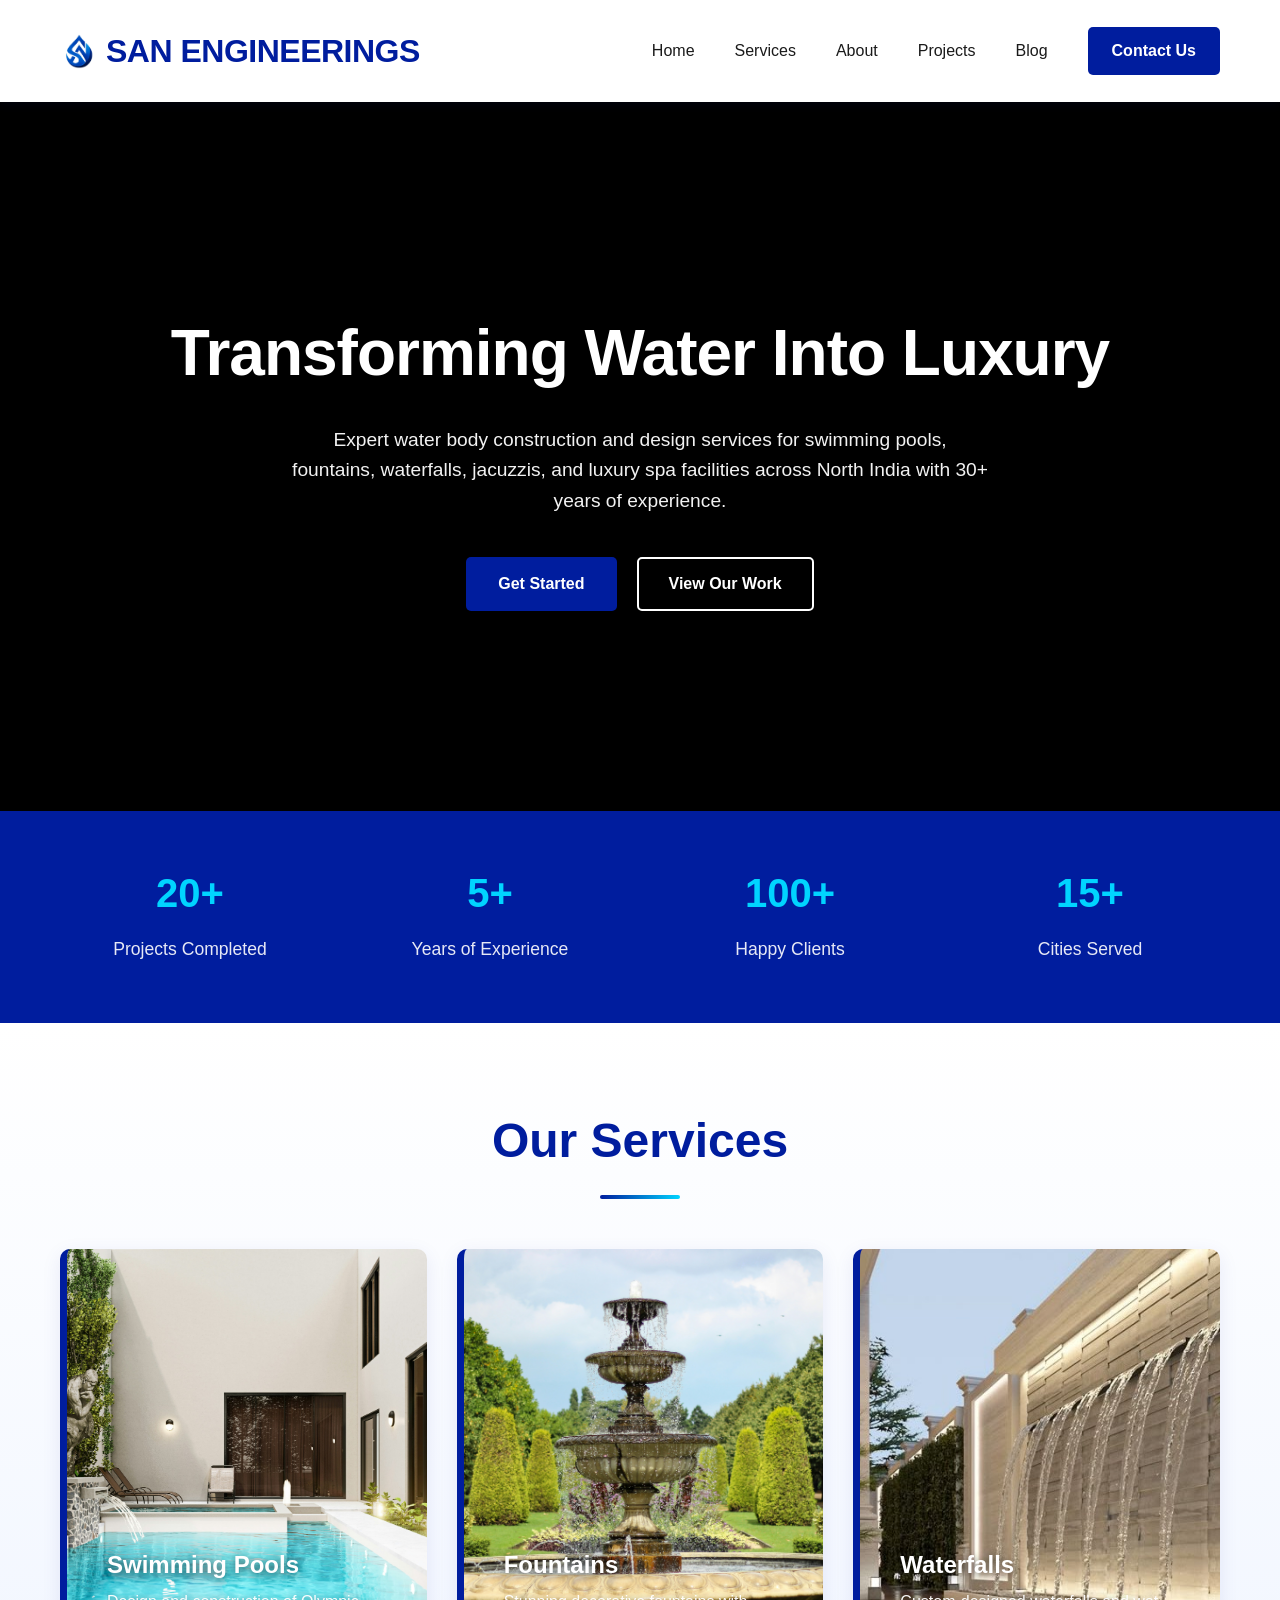
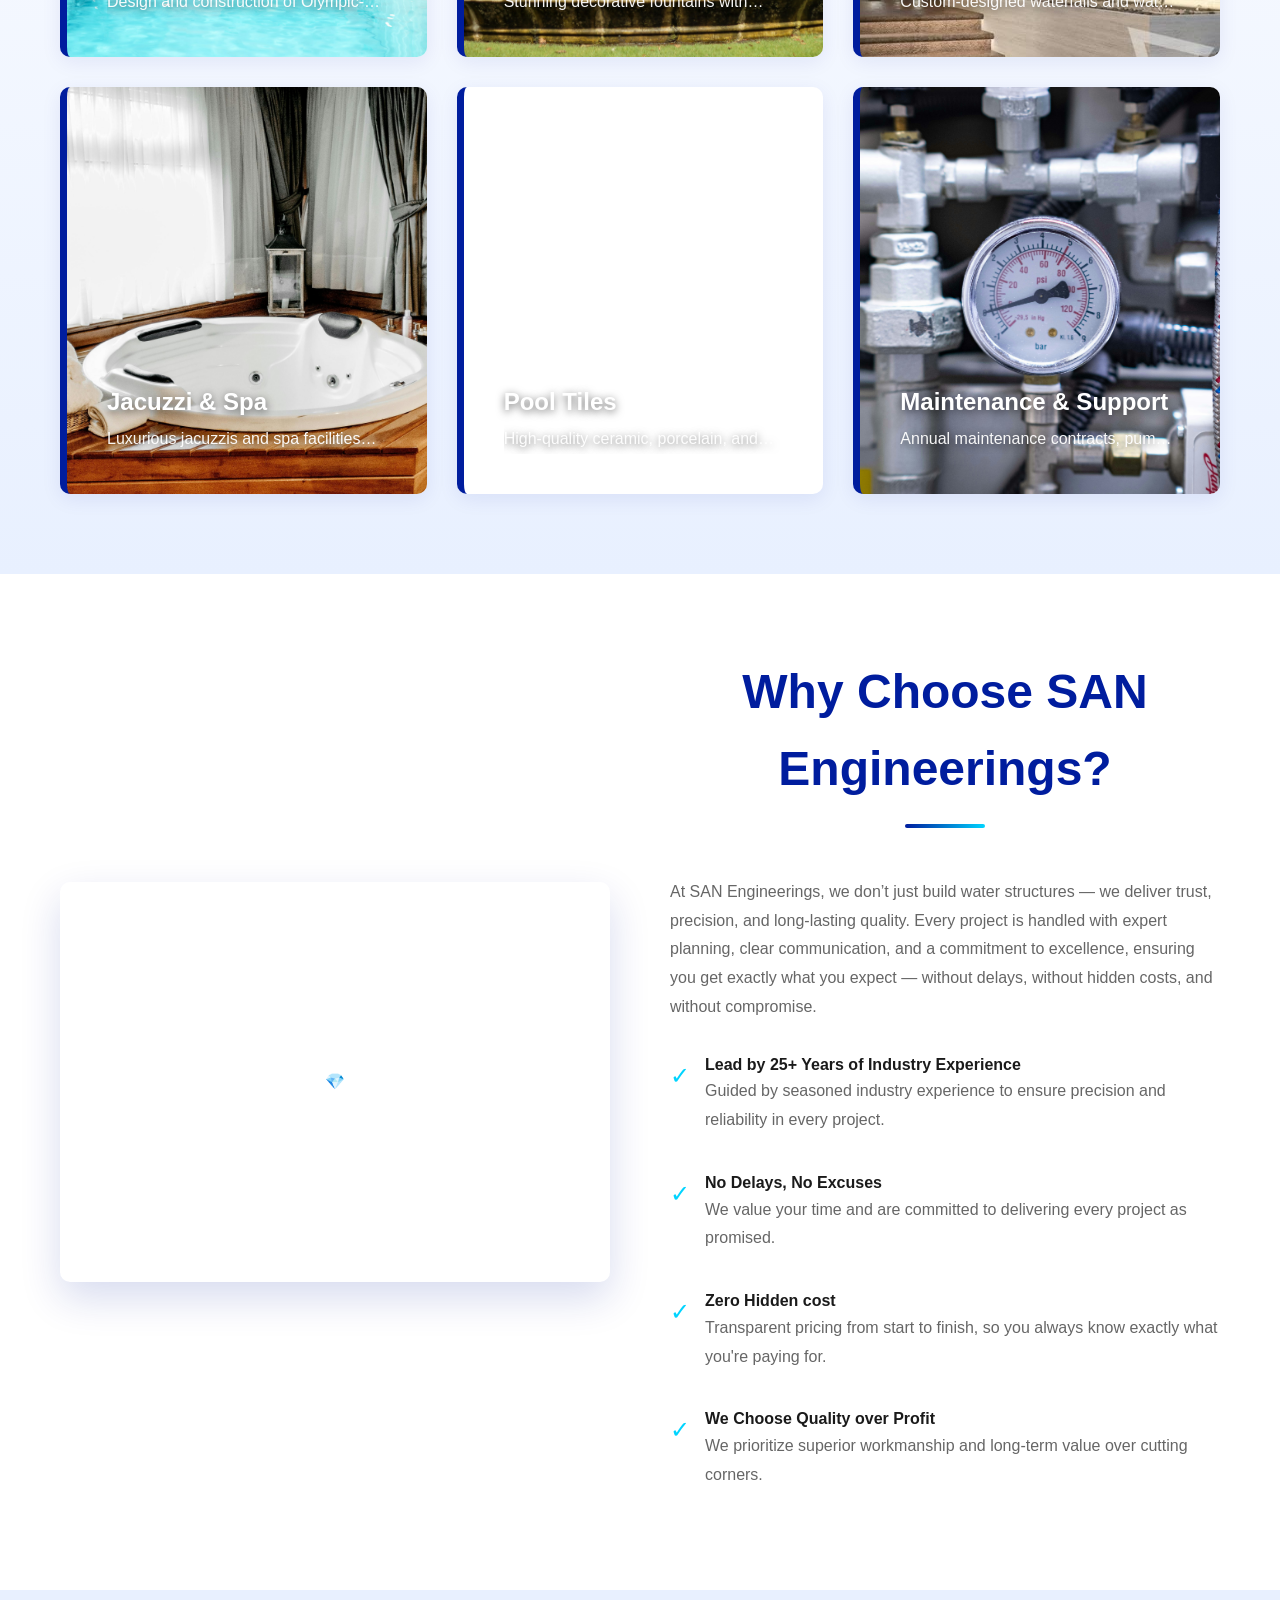
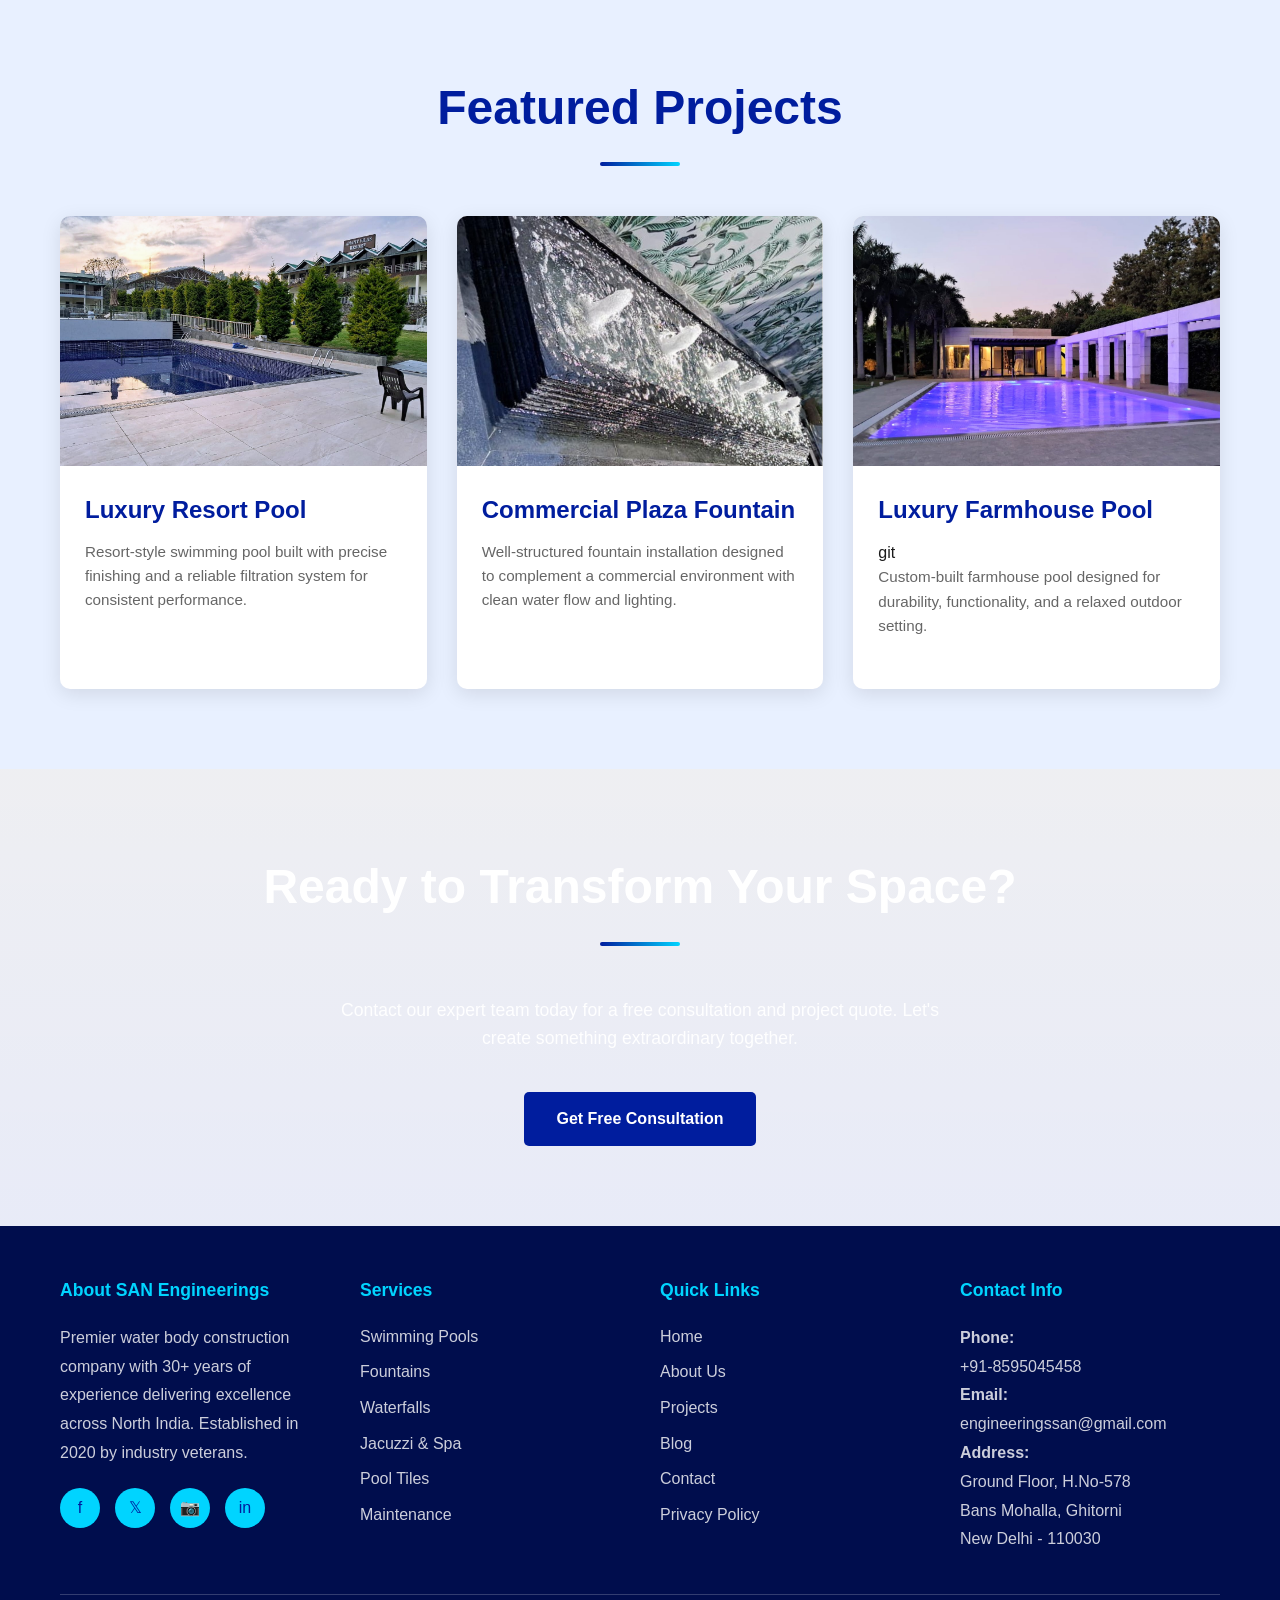
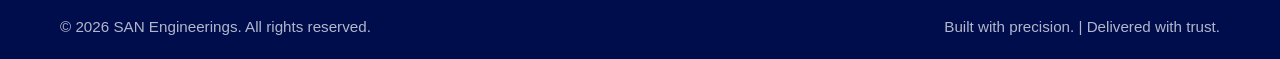
==== commit 4293a7a9: "initial commit" ====
--- a/sanengineerings/index.html
+++ b/sanengineerings/index.html
@@ -202,7 +202,7 @@
                         <img src="/sanengineerings/assets/projects/Sultanpur_Project_Image.jpg" alt="Natural Waterfall Feature" style="width: 100%; height: 100%; object-fit: cover;">
                     </div>
                     <div class="project-info">
-                        <h3>Luxury Farmhouse Pool</h3>
+                        <h3>Luxury Farmhouse Pool</h3>git
                         <p>Custom-built farmhouse pool designed for durability, functionality, and a relaxed outdoor setting.</p>
                         <span class="project-know-more">Know More ➯</span>
                     </div>
